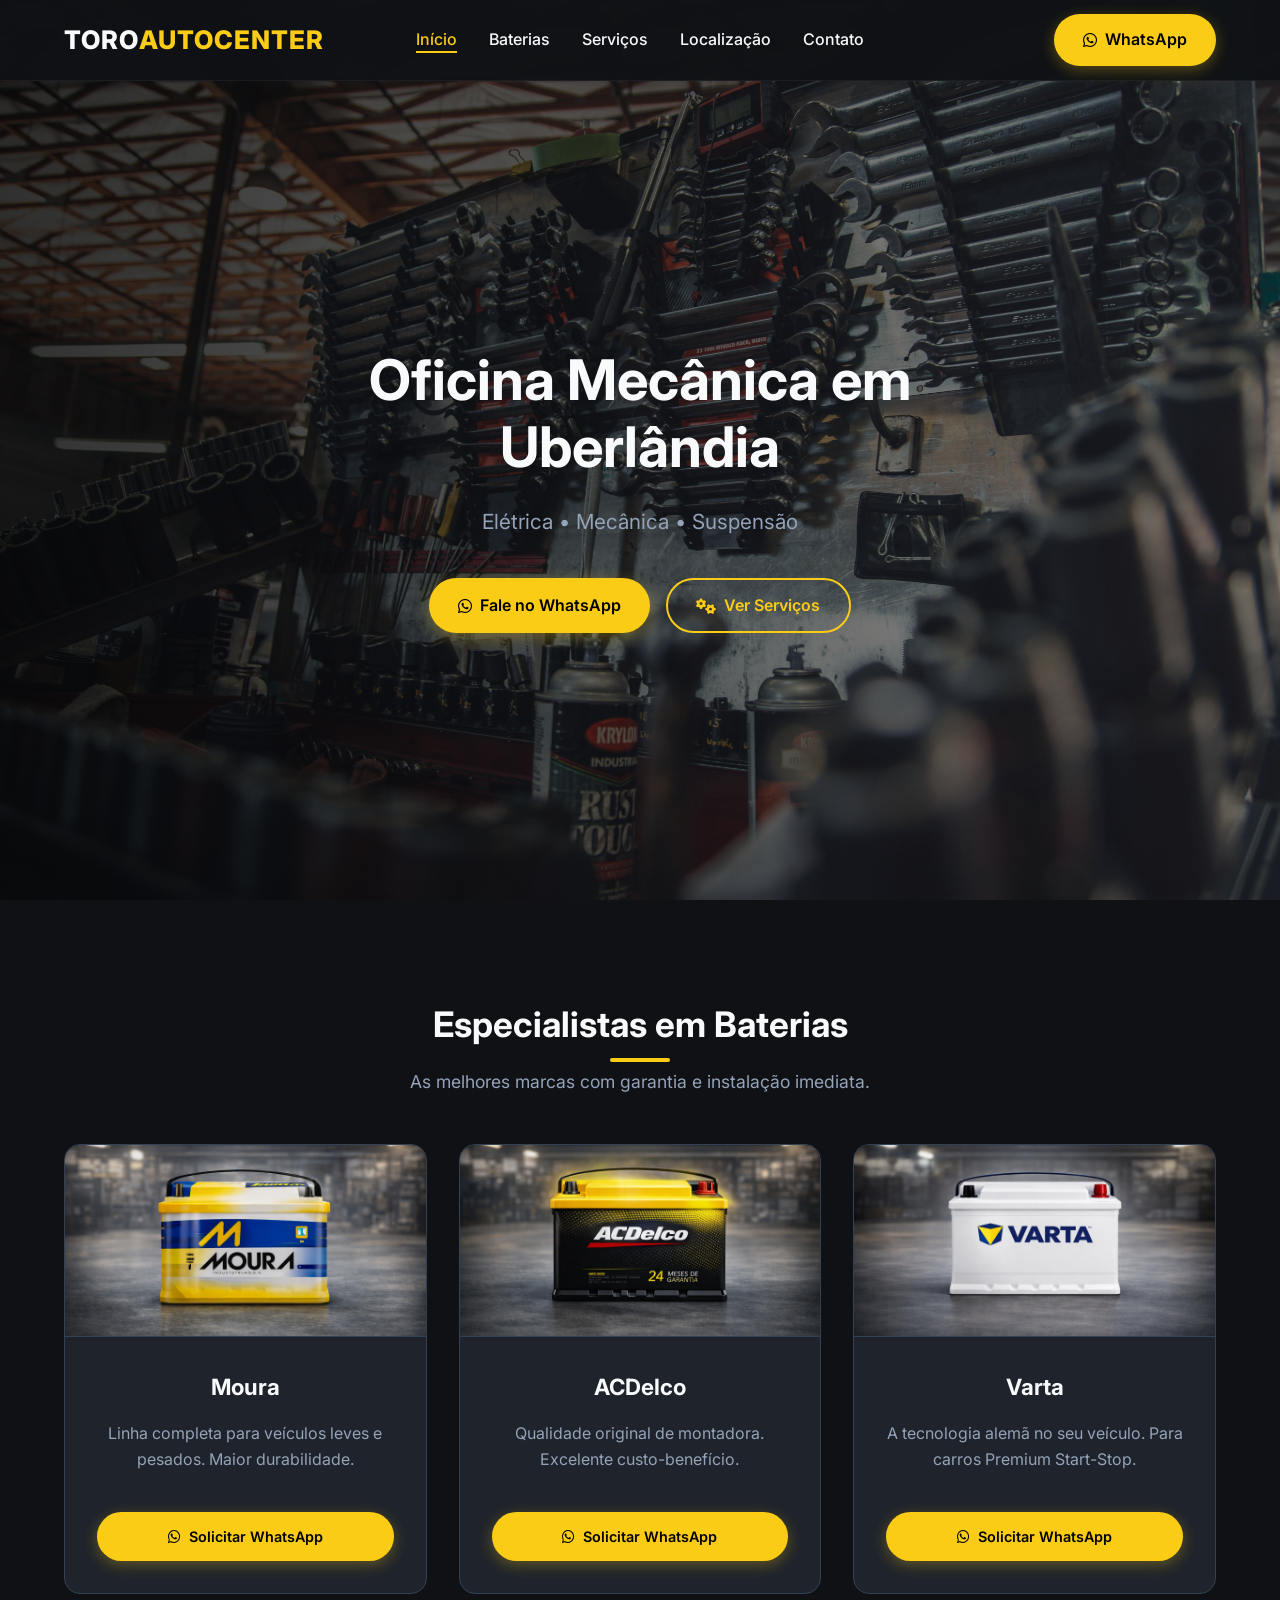
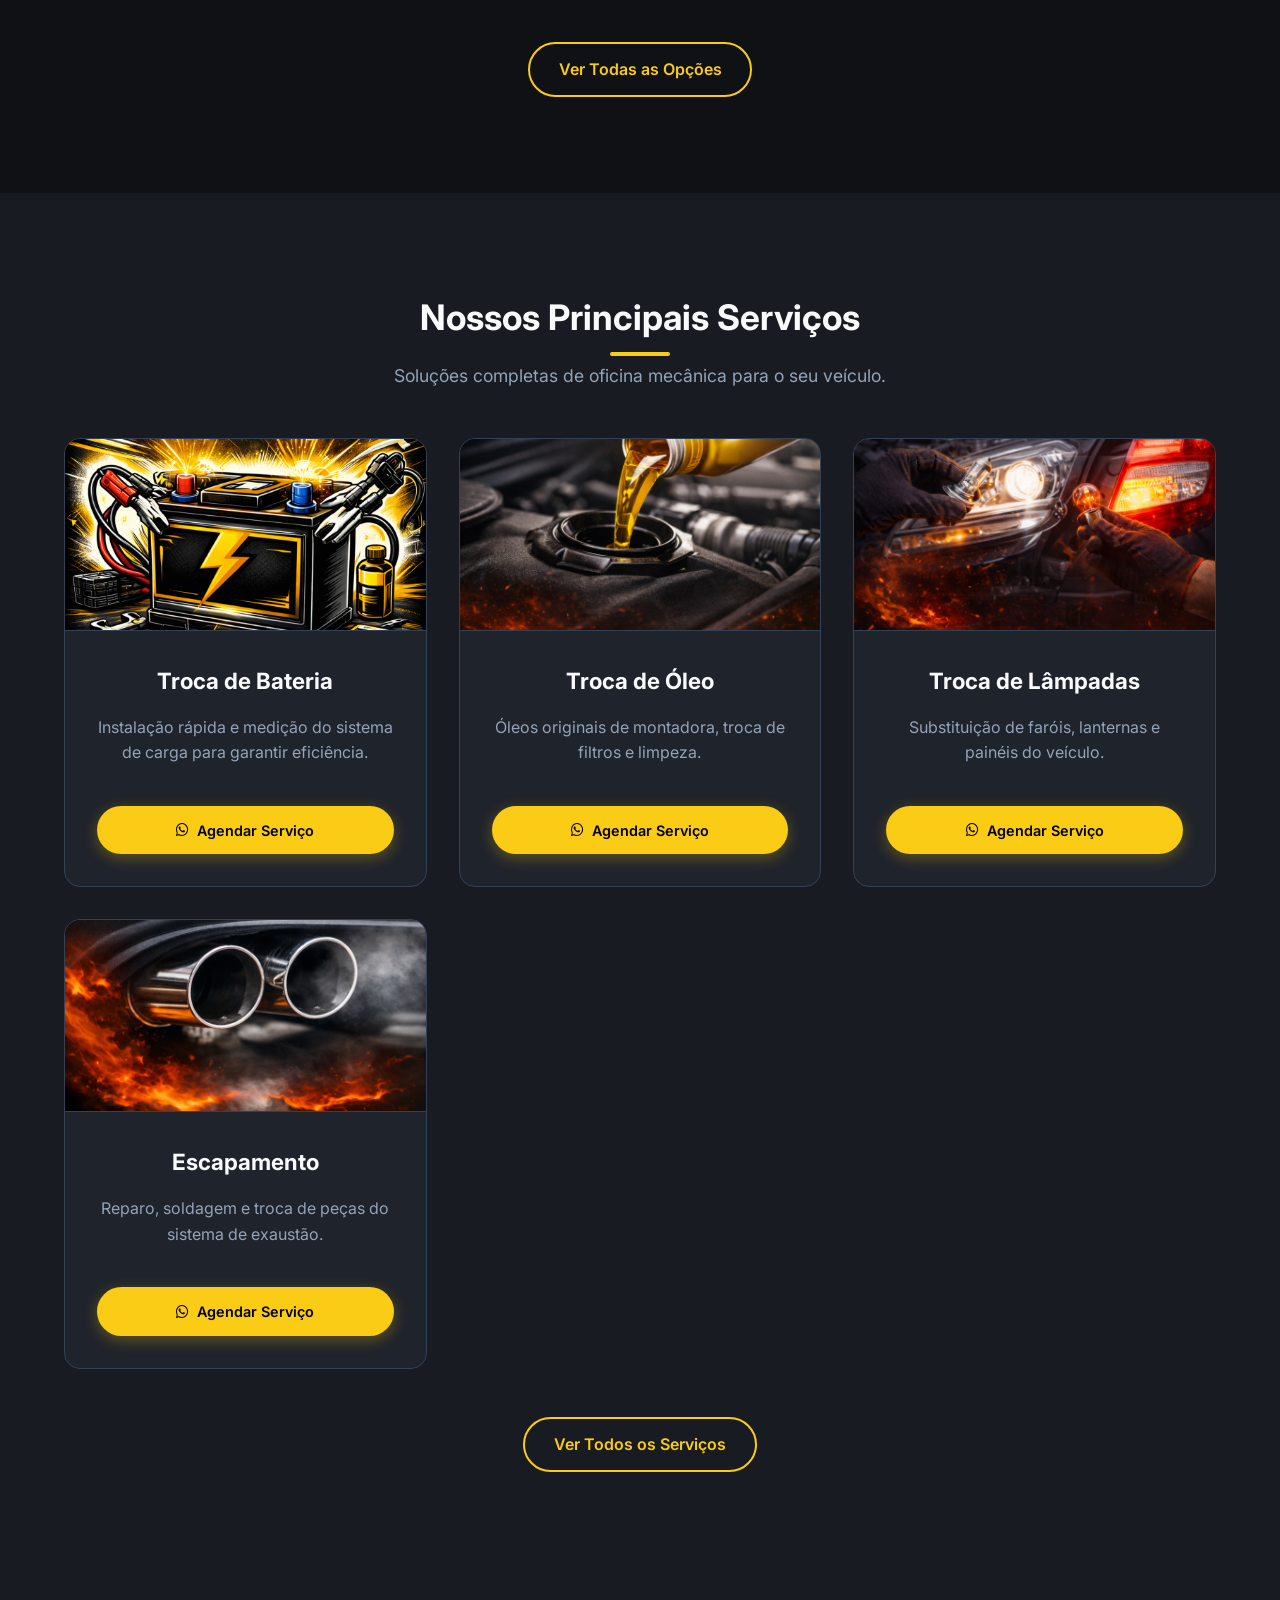
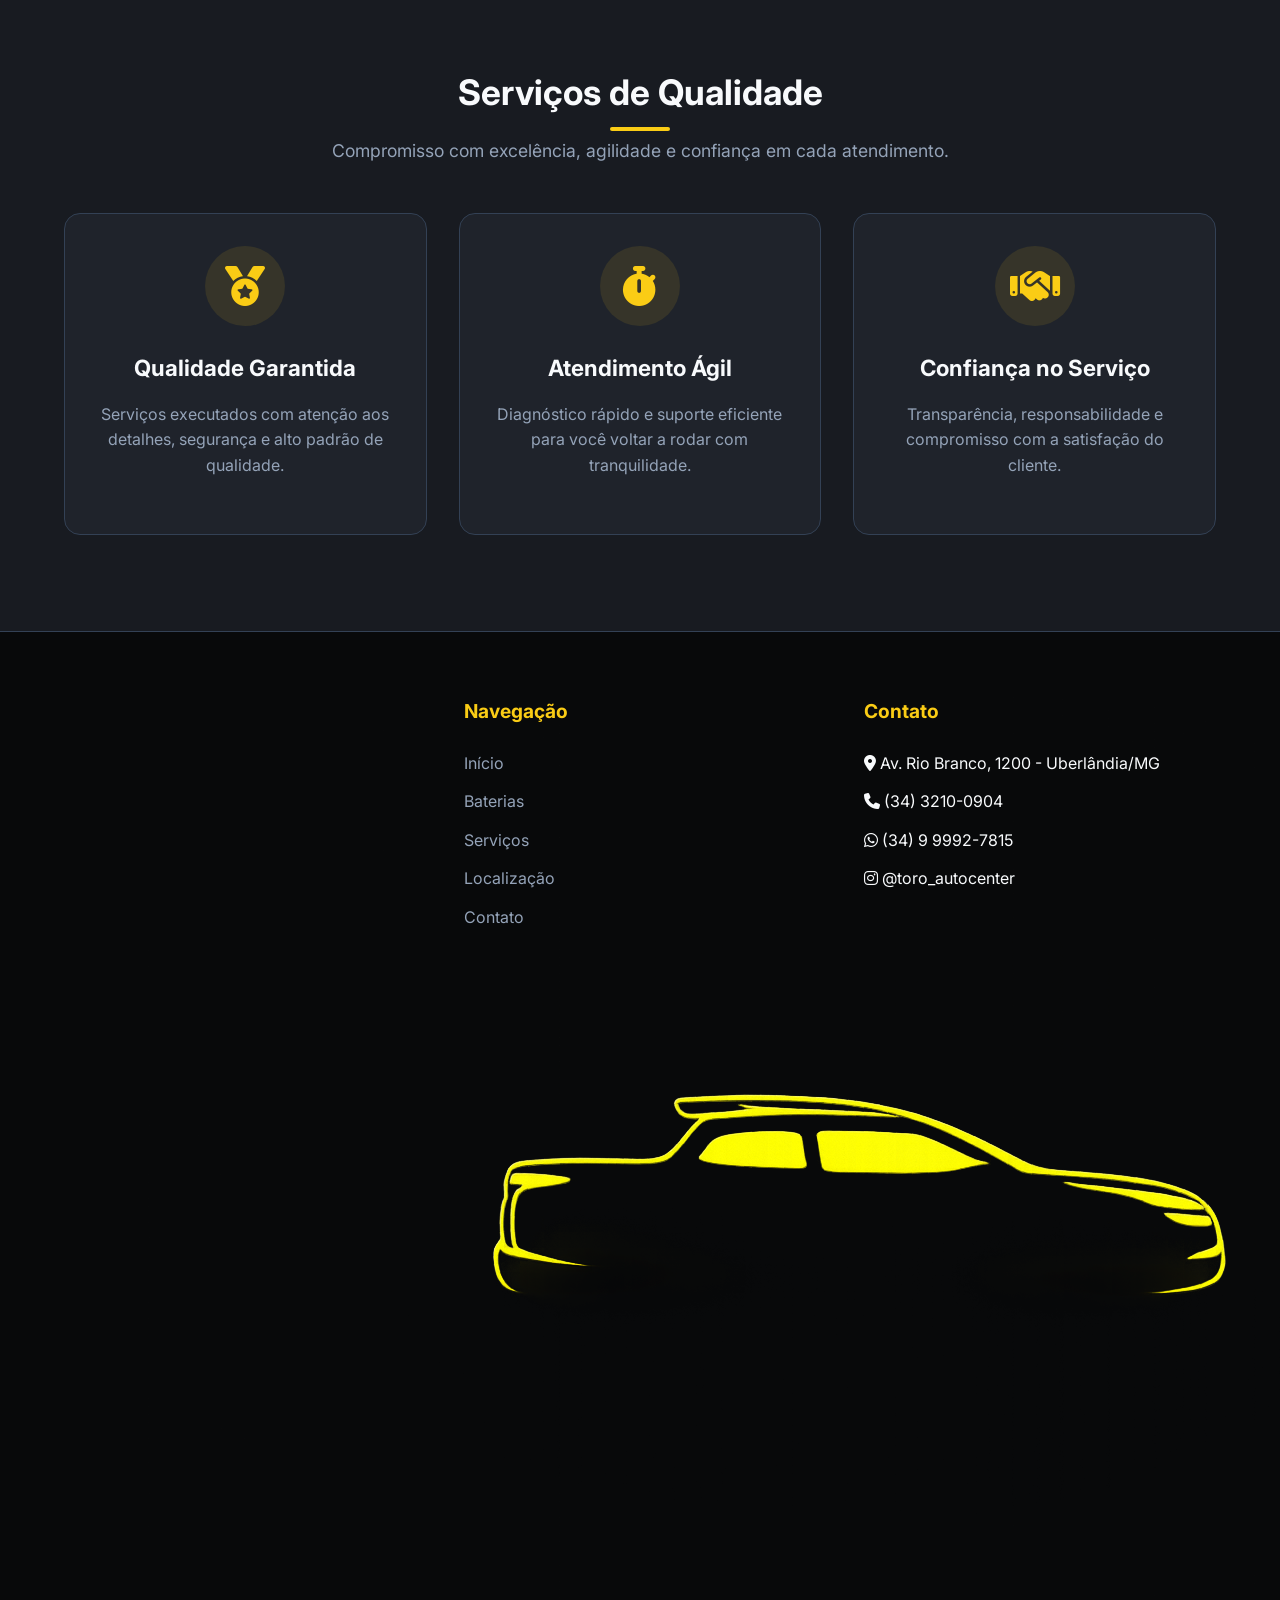
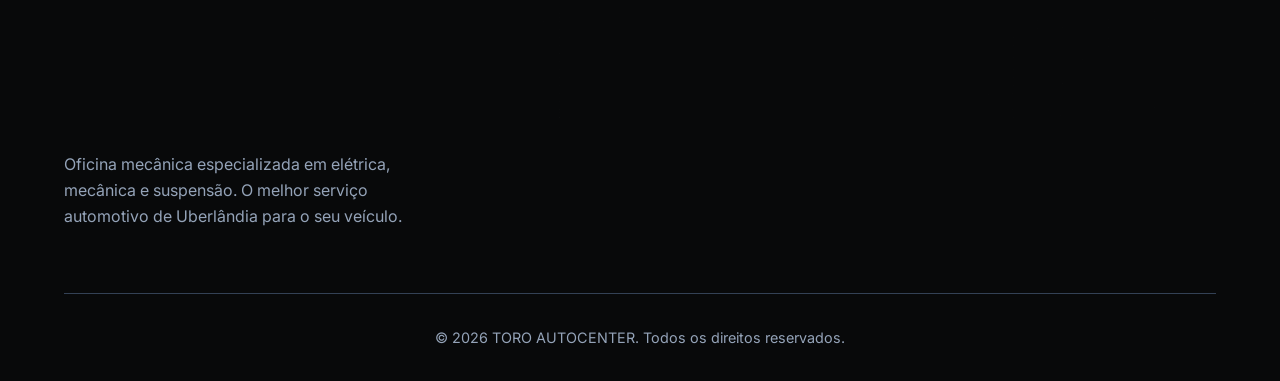
==== index.html @ 46a3c573 "Add files via upload" ====
<!DOCTYPE html>
<html lang="pt-br">
<head>
    <meta charset="UTF-8">
    <meta name="viewport" content="width=device-width, initial-scale=1.0">
    <title>TORO AUTOCENTER - Oficina Mecânica em Uberlândia</title>
    <meta name="description" content="Oficina Mecânica Especializada: Elétrica, Mecânica e Suspensão em Uberlândia.">
    
    <!-- CSS -->
    <link rel="stylesheet" href="css/style.css">
    <!-- FontAwesome for Icons -->
    <link rel="stylesheet" href="https://cdnjs.cloudflare.com/ajax/libs/font-awesome/6.4.0/css/all.min.css">
</head>
<body>

    <header>
        <div class="container nav-container">
            <a href="index.html" class="logo">
                TORO<span>AUTOCENTER</span>
            </a>
            <nav>
                <button class="hamburger" aria-label="Toggle navigation">
                    <i class="fa-solid fa-bars"></i>
                </button>
                <ul class="nav-links">
                    <li><a href="index.html" class="active">Início</a></li>
                    <li><a href="baterias.html">Baterias</a></li>
                    <li><a href="servicos.html">Serviços</a></li>
                    <li><a href="localizacao.html">Localização</a></li>
                    <li><a href="contato.html">Contato</a></li>
                    <li class="mobile-whatsapp"><a href="https://wa.me/5534999927815" target="_blank" class="btn btn-primary"><i class="fa-brands fa-whatsapp"></i> WhatsApp</a></li>
                </ul>
            </nav>
            <div class="desktop-whatsapp">
                <a href="https://wa.me/5534999927815" target="_blank" class="btn btn-primary"><i class="fa-brands fa-whatsapp"></i> WhatsApp</a>
            </div>
        </div>
    </header>

    <main>
        <!-- Hero Section -->
        <section class="hero">
            <div class="container hero-content">
                <h1>Oficina Mecânica em Uberlândia</h1>
                <p>Elétrica • Mecânica • Suspensão</p>
                <div class="hero-buttons">
                    <a href="https://wa.me/5534999927815" target="_blank" class="btn btn-primary">
                        <i class="fa-brands fa-whatsapp"></i> Fale no WhatsApp
                    </a>
                    <a href="servicos.html" class="btn btn-outline">
                        <i class="fa-solid fa-gears"></i> Ver Serviços
                    </a>
                </div>
            </div>
        </section>

        <!-- Preview Baterias -->
        <section class="section-padding">
            <div class="container text-center">
                <h2 class="section-title animate-on-scroll">Especialistas em Baterias</h2>
                <p class="section-subtitle animate-on-scroll">As melhores marcas com garantia e instalação imediata.</p>
                
                <div class="grid" style="margin-bottom: 3rem; text-align: left;">
                    <div class="card animate-on-scroll">
                        <div class="card-img-wrapper"><img src="images/bateria-moura.png" alt="Moura" class="card-img" /></div>
                        <div class="card-content">
                            <h3>Moura</h3>
                            <p>Linha completa para veículos leves e pesados. Maior durabilidade.</p>
                            <a href="https://wa.me/5534999927815?text=Olá%2C%20quero%20saber%20mais%20sobre%20a%20bateria%20Moura" target="_blank" class="btn btn-primary" style="margin-top: 1rem; width: 100%; font-size: 0.9rem;"><i class="fa-brands fa-whatsapp"></i> Solicitar WhatsApp</a>
                        </div>
                    </div>
                    <div class="card animate-on-scroll">
                        <div class="card-img-wrapper"><img src="images/bateria-acdelco.png" alt="ACDelco" class="card-img" /></div>
                        <div class="card-content">
                            <h3>ACDelco</h3>
                            <p>Qualidade original de montadora. Excelente custo-benefício.</p>
                            <a href="https://wa.me/5534999927815?text=Olá%2C%20quero%20saber%20mais%20sobre%20a%20bateria%20ACDelco" target="_blank" class="btn btn-primary" style="margin-top: 1rem; width: 100%; font-size: 0.9rem;"><i class="fa-brands fa-whatsapp"></i> Solicitar WhatsApp</a>
                        </div>
                    </div>
                    <div class="card animate-on-scroll">
                        <div class="card-img-wrapper"><img src="images/bateria-varta.png" alt="Varta" class="card-img" /></div>
                        <div class="card-content">
                            <h3>Varta</h3>
                            <p>A tecnologia alemã no seu veículo. Para carros Premium Start-Stop.</p>
                            <a href="https://wa.me/5534999927815?text=Olá%2C%20quero%20saber%20mais%20sobre%20a%20bateria%20Varta" target="_blank" class="btn btn-primary" style="margin-top: 1rem; width: 100%; font-size: 0.9rem;"><i class="fa-brands fa-whatsapp"></i> Solicitar WhatsApp</a>
                        </div>
                    </div>
                </div>
                
                <a href="baterias.html" class="btn btn-outline animate-on-scroll">Ver Todas as Opções</a>
            </div>
        </section>

        <!-- Preview Serviços -->
        <section class="section-padding features">
            <div class="container text-center">
                <h2 class="section-title animate-on-scroll">Nossos Principais Serviços</h2>
                <p class="section-subtitle animate-on-scroll">Soluções completas de oficina mecânica para o seu veículo.</p>
                
                <div class="grid" style="margin-bottom: 3rem; text-align: left;">
                    <div class="card animate-on-scroll">
                        <div class="card-img-wrapper"><img src="images/servico-bateria.jpg" alt="Bateria" class="card-img" /></div>
                        <div class="card-content">
                            <h3>Troca de Bateria</h3>
                            <p>Instalação rápida e medição do sistema de carga para garantir eficiência.</p>
                            <a href="https://wa.me/5534999927815?text=Olá%2C%20quero%20fazer%20uma%20troca%20de%20bateria" target="_blank" class="btn btn-primary" style="margin-top: 1rem; width: 100%; font-size: 0.9rem;"><i class="fa-brands fa-whatsapp"></i> Agendar Serviço</a>
                        </div>
                    </div>
                    <div class="card animate-on-scroll">
                        <div class="card-img-wrapper"><img src="images/servico-oleo.jpg" alt="Óleo" class="card-img" /></div>
                        <div class="card-content">
                            <h3>Troca de Óleo</h3>
                            <p>Óleos originais de montadora, troca de filtros e limpeza.</p>
                            <a href="https://wa.me/5534999927815?text=Olá%2C%20quero%20fazer%20uma%20troca%20de%20óleo" target="_blank" class="btn btn-primary" style="margin-top: 1rem; width: 100%; font-size: 0.9rem;"><i class="fa-brands fa-whatsapp"></i> Agendar Serviço</a>
                        </div>
                    </div>
                    <div class="card animate-on-scroll">
                        <div class="card-img-wrapper"><img src="images/servico-lampadas.jpg" alt="Lâmpadas" class="card-img" /></div>
                        <div class="card-content">
                            <h3>Troca de Lâmpadas</h3>
                            <p>Substituição de faróis, lanternas e painéis do veículo.</p>
                            <a href="https://wa.me/5534999927815?text=Olá%2C%20quero%20trocar%20lâmpadas%20do%20meu%20veículo" target="_blank" class="btn btn-primary" style="margin-top: 1rem; width: 100%; font-size: 0.9rem;"><i class="fa-brands fa-whatsapp"></i> Agendar Serviço</a>
                        </div>
                    </div>
                    <div class="card animate-on-scroll">
                        <div class="card-img-wrapper"><img src="images/servico-escapamento.jpg" alt="Escapamento" class="card-img" /></div>
                        <div class="card-content">
                            <h3>Escapamento</h3>
                            <p>Reparo, soldagem e troca de peças do sistema de exaustão.</p>
                            <a href="https://wa.me/5534999927815?text=Olá%2C%20preciso%20de%20serviço%20de%20escapamento" target="_blank" class="btn btn-primary" style="margin-top: 1rem; width: 100%; font-size: 0.9rem;"><i class="fa-brands fa-whatsapp"></i> Agendar Serviço</a>
                        </div>
                    </div>
                </div>

                <a href="servicos.html" class="btn btn-outline animate-on-scroll">Ver Todos os Serviços</a>
            </div>
        </section>

        <!-- Diferenciais -->
        <section class="section-padding features">
            <div class="container text-center">
                <h2 class="section-title animate-on-scroll">Serviços de Qualidade</h2>
                <p class="section-subtitle animate-on-scroll">Compromisso com excelência, agilidade e confiança em cada atendimento.</p>
                
                <div class="grid" style="text-align: left;">
                    <div class="card animate-on-scroll">
                        <div class="card-content">
                            <div class="card-icon"><i class="fa-solid fa-medal"></i></div>
                            <h3>Qualidade Garantida</h3>
                            <p>Serviços executados com atenção aos detalhes, segurança e alto padrão de qualidade.</p>
                        </div>
                    </div>
                    <div class="card animate-on-scroll">
                        <div class="card-content">
                            <div class="card-icon"><i class="fa-solid fa-stopwatch"></i></div>
                            <h3>Atendimento Ágil</h3>
                            <p>Diagnóstico rápido e suporte eficiente para você voltar a rodar com tranquilidade.</p>
                        </div>
                    </div>
                    <div class="card animate-on-scroll">
                        <div class="card-content">
                            <div class="card-icon"><i class="fa-solid fa-handshake"></i></div>
                            <h3>Confiança no Serviço</h3>
                            <p>Transparência, responsabilidade e compromisso com a satisfação do cliente.</p>
                        </div>
                    </div>
                </div>
            </div>
        </section>

    </main>

    <footer>
        <div class="container">
            <div class="footer-grid">
                <div class="footer-col">
                    <a href="index.html" class="logo mb-2">
                        <img src="images/torologo.png" alt="TORO Autocenter" class="footer-logo-img" />
                    </a>
                    <p>Oficina mecânica especializada em elétrica, mecânica e suspensão. O melhor serviço automotivo de Uberlândia para o seu veículo.</p>
                </div>
                <div class="footer-col">
                    <h4>Navegação</h4>
                    <ul class="footer-links">
                        <li><a href="index.html">Início</a></li>
                        <li><a href="baterias.html">Baterias</a></li>
                        <li><a href="servicos.html">Serviços</a></li>
                        <li><a href="localizacao.html">Localização</a></li>
                        <li><a href="contato.html">Contato</a></li>
                    </ul>
                </div>
                <div class="footer-col">
                    <h4>Contato</h4>
                    <ul class="footer-links">
                        <li><i class="fa-solid fa-location-dot"></i> Av. Rio Branco, 1200 - Uberlândia/MG</li>
                        <li><i class="fa-solid fa-phone"></i> (34) 3210-0904</li>
                        <li><i class="fa-brands fa-whatsapp"></i> (34) 9 9992-7815</li>
                        <li><i class="fa-brands fa-instagram"></i> @toro_autocenter</li>
                    </ul>
                </div>
            </div>
            <div class="footer-bottom">
                <p>&copy; 2026 TORO AUTOCENTER. Todos os direitos reservados.</p>
            </div>
        </div>
    </footer>

    <!-- JS -->
    <script src="js/script.js" defer></script>
</body>
</html>
---- css/style.css ----
@import url('https://fonts.googleapis.com/css2?family=Inter:wght@300;400;500;600;700&display=swap');

:root {
  --bg-color: #0f1115;
  --bg-secondary: #181b21;
  --bg-card: #1f232b;
  --primary-color: #facc15;
  --primary-hover: #eab308;
  --text-main: #f8fafc;
  --text-muted: #94a3b8;
  --border-color: #334155;
  --transition: 0.3s ease-in-out;
}

* {
  margin: 0;
  padding: 0;
  box-sizing: border-box;
}

body {
  font-family: 'Inter', sans-serif;
  background-color: var(--bg-color);
  color: var(--text-main);
  line-height: 1.6;
  overflow-x: hidden;
}

a {
  text-decoration: none;
  color: inherit;
}

ul {
  list-style: none;
}

/* Typography */
h1, h2, h3, h4 {
  font-weight: 700;
  color: var(--text-main);
}

.text-primary {
  color: var(--primary-color);
}

.section-title {
  text-align: center;
  font-size: 2.2rem;
  margin-bottom: 1rem;
  position: relative;
  display: block;
}

.section-title::after {
  content: '';
  position: absolute;
  bottom: -10px;
  left: 50%;
  transform: translateX(-50%);
  width: 60px;
  height: 4px;
  background-color: var(--primary-color);
  border-radius: 2px;
}

.section-subtitle {
  text-align: center;
  color: var(--text-muted);
  font-size: 1.1rem;
  margin-bottom: 3rem;
}

/* Container */
.container {
  max-width: 1200px;
  margin: 0 auto;
  padding: 0 1.5rem;
}

/* Header */
header {
  background-color: rgba(15, 17, 21, 0.95);
  backdrop-filter: blur(10px);
  position: fixed;
  width: 100%;
  top: 0;
  z-index: 1000;
  border-bottom: 1px solid rgba(255, 255, 255, 0.05);
  transition: var(--transition);
}

header.scrolled {
  padding: 5px 0;
  box-shadow: 0 4px 20px rgba(0, 0, 0, 0.5);
}

.nav-container {
  display: flex;
  justify-content: space-between;
  align-items: center;
  height: 80px;
  position: relative;
}

@media (min-width: 769px) {
  nav {
    position: absolute;
    left: 50%;
    transform: translateX(-50%);
  }
  .mobile-whatsapp {
    display: none;
  }
}

@media (max-width: 768px) {
  .desktop-whatsapp {
    display: none;
  }
}

.logo {
  font-size: 1.6rem;
  font-weight: 800;
  letter-spacing: 1px;
  display: flex;
  align-items: center;
}

.logo span {
  color: var(--primary-color);
}

.nav-links {
  display: flex;
  gap: 2rem;
  align-items: center;
}

.nav-links li a {
  font-size: 1rem;
  font-weight: 500;
  color: var(--text-main);
  transition: var(--transition);
  position: relative;
}

.nav-links li a:hover,
.nav-links li a.active {
  color: var(--primary-color);
}

.nav-links li a::after {
  content: '';
  position: absolute;
  width: 0;
  height: 2px;
  bottom: -4px;
  left: 0;
  background-color: var(--primary-color);
  transition: var(--transition);
}

.nav-links li a:hover::after,
.nav-links li a.active::after {
  width: 100%;
}

/* Buttons */
.btn {
  display: inline-flex;
  align-items: center;
  justify-content: center;
  gap: 8px;
  padding: 0.8rem 1.8rem;
  border-radius: 50px;
  font-weight: 600;
  font-size: 1rem;
  cursor: pointer;
  transition: var(--transition);
  border: none;
  text-align: center;
}

.btn-primary {
  background-color: var(--primary-color);
  color: #000;
  box-shadow: 0 4px 15px rgba(250, 204, 21, 0.3);
}

.btn-primary:hover {
  background-color: var(--primary-hover);
  transform: translateY(-2px);
  box-shadow: 0 6px 20px rgba(234, 179, 8, 0.4);
}

.btn-outline {
  background-color: transparent;
  color: var(--primary-color);
  border: 2px solid var(--primary-color);
}

.btn-outline:hover {
  background-color: var(--primary-color);
  color: #000;
}

/* Mobile Menu */
.hamburger {
  display: none;
  cursor: pointer;
  border: none;
  background: transparent;
  color: var(--text-main);
  font-size: 1.5rem;
}

/* Generic Section Padding */
.section-padding {
  padding: 6rem 0;
}

/* Hero Section */
.hero {
  height: 100vh;
  min-height: 600px;
  background: linear-gradient(to right, rgba(0, 0, 0, 0.8) 0%, rgba(0, 0, 0, 0.4) 100%), url('../images/hero-oficina.jpg') center/cover;
  display: flex;
  align-items: center;
  justify-content: center;
  text-align: center;
  padding-top: 80px;
}

.hero-content {
  max-width: 800px;
  animation: fadeInUp 1s ease;
}

.hero h1 {
  font-size: 3.5rem;
  line-height: 1.2;
  margin-bottom: 1.5rem;
}

.hero p {
  font-size: 1.3rem;
  color: var(--text-muted);
  margin-bottom: 2.5rem;
}

.hero-buttons {
  display: flex;
  gap: 1rem;
  justify-content: center;
}

/* Cards (Services & Batteries) */
.grid {
  display: grid;
  grid-template-columns: repeat(auto-fit, minmax(280px, 1fr));
  gap: 2rem;
  margin-top: 3rem;
}

.card {
  background-color: var(--bg-card);
  border-radius: 16px;
  overflow: hidden;
  text-align: center;
  transition: var(--transition);
  border: 1px solid var(--border-color);
  display: flex;
  flex-direction: column;
}

.card:hover {
  transform: translateY(-10px);
  border-color: var(--primary-color);
  box-shadow: 0 10px 30px rgba(0, 0, 0, 0.5);
}

.card-img-wrapper {
  overflow: hidden;
  width: 100%;
  height: 192px;
  border-bottom: 1px solid var(--border-color);
}

.card-img {
  width: 100%;
  height: 100%;
  object-fit: cover;
  transition: transform 0.5s ease;
  background-color: var(--bg-secondary);
}

.card:hover .card-img {
  transform: scale(1.08);
}

.card-content {
  padding: 2rem;
  display: flex;
  flex-direction: column;
  align-items: center;
  flex-grow: 1;
}

.card-icon {
  font-size: 2.5rem;
  color: var(--primary-color);
  margin-bottom: 1.5rem;
  background-color: rgba(250, 204, 21, 0.1);
  width: 80px;
  height: 80px;
  border-radius: 50%;
  display: flex;
  align-items: center;
  justify-content: center;
  flex-shrink: 0;
}

.card h3 {
  font-size: 1.4rem;
  margin-bottom: 1rem;
}

.card p {
  color: var(--text-muted);
  margin-bottom: 1.5rem;
  flex-grow: 1;
}

/* Features/Diferenciais */
.features {
  background-color: var(--bg-secondary);
}

/* Footer */
footer {
  background-color: #08090a;
  padding: 4rem 0 2rem;
  border-top: 1px solid var(--border-color);
}

.footer-grid {
  display: grid;
  grid-template-columns: repeat(auto-fit, minmax(250px, 1fr));
  gap: 3rem;
  margin-bottom: 3rem;
}

.footer-col h4 {
  font-size: 1.2rem;
  margin-bottom: 1.5rem;
  color: var(--primary-color);
}

.footer-col p {
  color: var(--text-muted);
  margin-bottom: 1rem;
}

.footer-links li {
  margin-bottom: 0.8rem;
}

.footer-links a {
  color: var(--text-muted);
  transition: var(--transition);
}

.footer-links a:hover {
  color: var(--primary-color);
  padding-left: 5px;
}

.footer-bottom {
  text-align: center;
  padding-top: 2rem;
  border-top: 1px solid var(--border-color);
  color: var(--text-muted);
  font-size: 0.9rem;
}

/* Specific Pages Modifiers */
.page-header {
  height: 40vh;
  min-height: 300px;
  display: flex;
  align-items: center;
  justify-content: center;
  text-align: center;
  padding-top: 80px;
}

/* Fallback & Custom Backgrounds */
.page-header-baterias {
  background: linear-gradient(rgba(15, 17, 21, 0.8), rgba(15, 17, 21, 0.95)), url('../images/hero-oficina.jpg') center/cover;
}
.page-header-servicos {
  background: linear-gradient(rgba(15, 17, 21, 0.8), rgba(15, 17, 21, 0.95)), url('../images/servico-revisao.jpg') center/cover;
}
.page-header-localizacao {
  background: linear-gradient(rgba(15, 17, 21, 0.8), rgba(15, 17, 21, 0.95)), url('../images/hero-oficina.jpg') center/cover;
}
.page-header-contato {
  background: linear-gradient(rgba(15, 17, 21, 0.8), rgba(15, 17, 21, 0.95)), url('../images/hero-oficina.jpg') center/cover;
}

.page-header h1 {
  font-size: 3rem;
  color: var(--primary-color);
}

/* Location Page Details */
.location-wrapper {
  display: grid;
  grid-template-columns: 1fr 1fr;
  gap: 3rem;
  align-items: center;
}

.location-info .info-item {
  display: flex;
  gap: 15px;
  margin-bottom: 1.5rem;
}

.info-item i {
  font-size: 1.5rem;
  color: var(--primary-color);
}

.info-item h4 {
  margin-bottom: 5px;
}

.map-container iframe {
  width: 100%;
  height: 400px;
  border-radius: 16px;
  border: 1px solid var(--border-color);
}

/* Contact Page Details */
.contact-wrapper {
  max-width: 600px;
  margin: 0 auto;
  text-align: center;
}

.contact-btn {
  display: flex;
  align-items: center;
  justify-content: center;
  gap: 15px;
  padding: 1.2rem;
  border-radius: 12px;
  background-color: var(--bg-card);
  border: 1px solid var(--border-color);
  margin-bottom: 1rem;
  font-size: 1.2rem;
  font-weight: 600;
  transition: var(--transition);
}

.contact-btn:hover {
  background-color: var(--primary-color);
  color: #000;
  transform: translateY(-5px);
}

.contact-btn i {
  font-size: 1.8rem;
}

/* Utils */
.mb-2 { margin-bottom: 2rem; }
.mt-2 { margin-top: 2rem; }
.mt-3 { margin-top: 3rem; }
.text-center { text-align: center; }

/* Animations */
@keyframes fadeInUp {
  from { opacity: 0; transform: translateY(30px); }
  to { opacity: 1; transform: translateY(0); }
}

.animate-on-scroll {
  opacity: 0;
  transform: translateY(30px);
  transition: 0.8s ease-out;
}

.animate-on-scroll.visible {
  opacity: 1;
  transform: translateY(0);
}

/* Responsive */
@media (max-width: 768px) {
  .hamburger {
    display: block;
    z-index: 1001;
  }
  
  .nav-links {
    position: fixed;
    top: 0;
    right: -100%;
    width: 80%;
    max-width: 300px;
    height: 100vh;
    background-color: var(--bg-secondary);
    flex-direction: column;
    justify-content: center;
    transition: 0.4s ease-in-out;
    box-shadow: -10px 0 30px rgba(0,0,0,0.5);
    z-index: 1000;
  }
  
  .nav-links.active {
    right: 0;
  }
  
  .nav-links li {
    margin: 1.5rem 0;
  }
  
  .hero h1 {
    font-size: 2.2rem;
  }
  
  .hero p {
    font-size: 1rem;
  }
  
  .hero-buttons {
    flex-direction: column;
  }
  
  .location-wrapper {
    grid-template-columns: 1fr;
  }
}
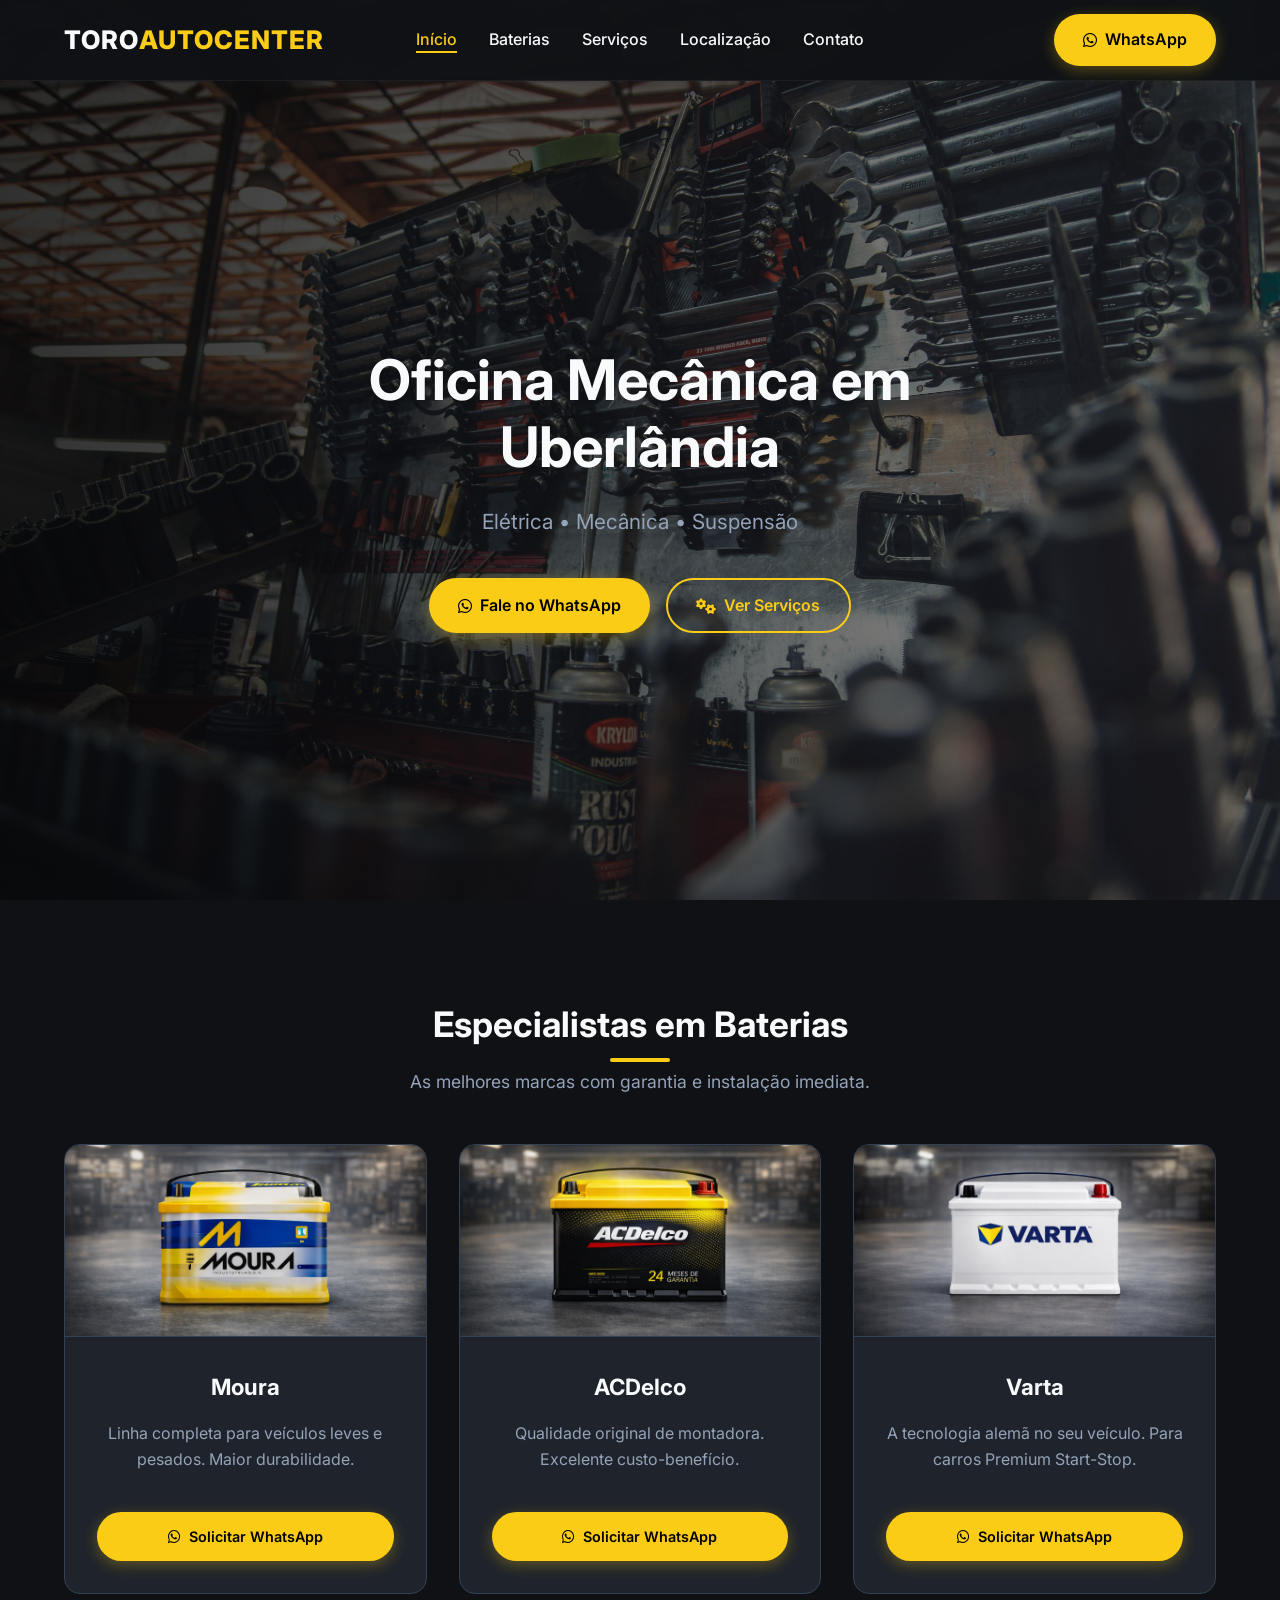
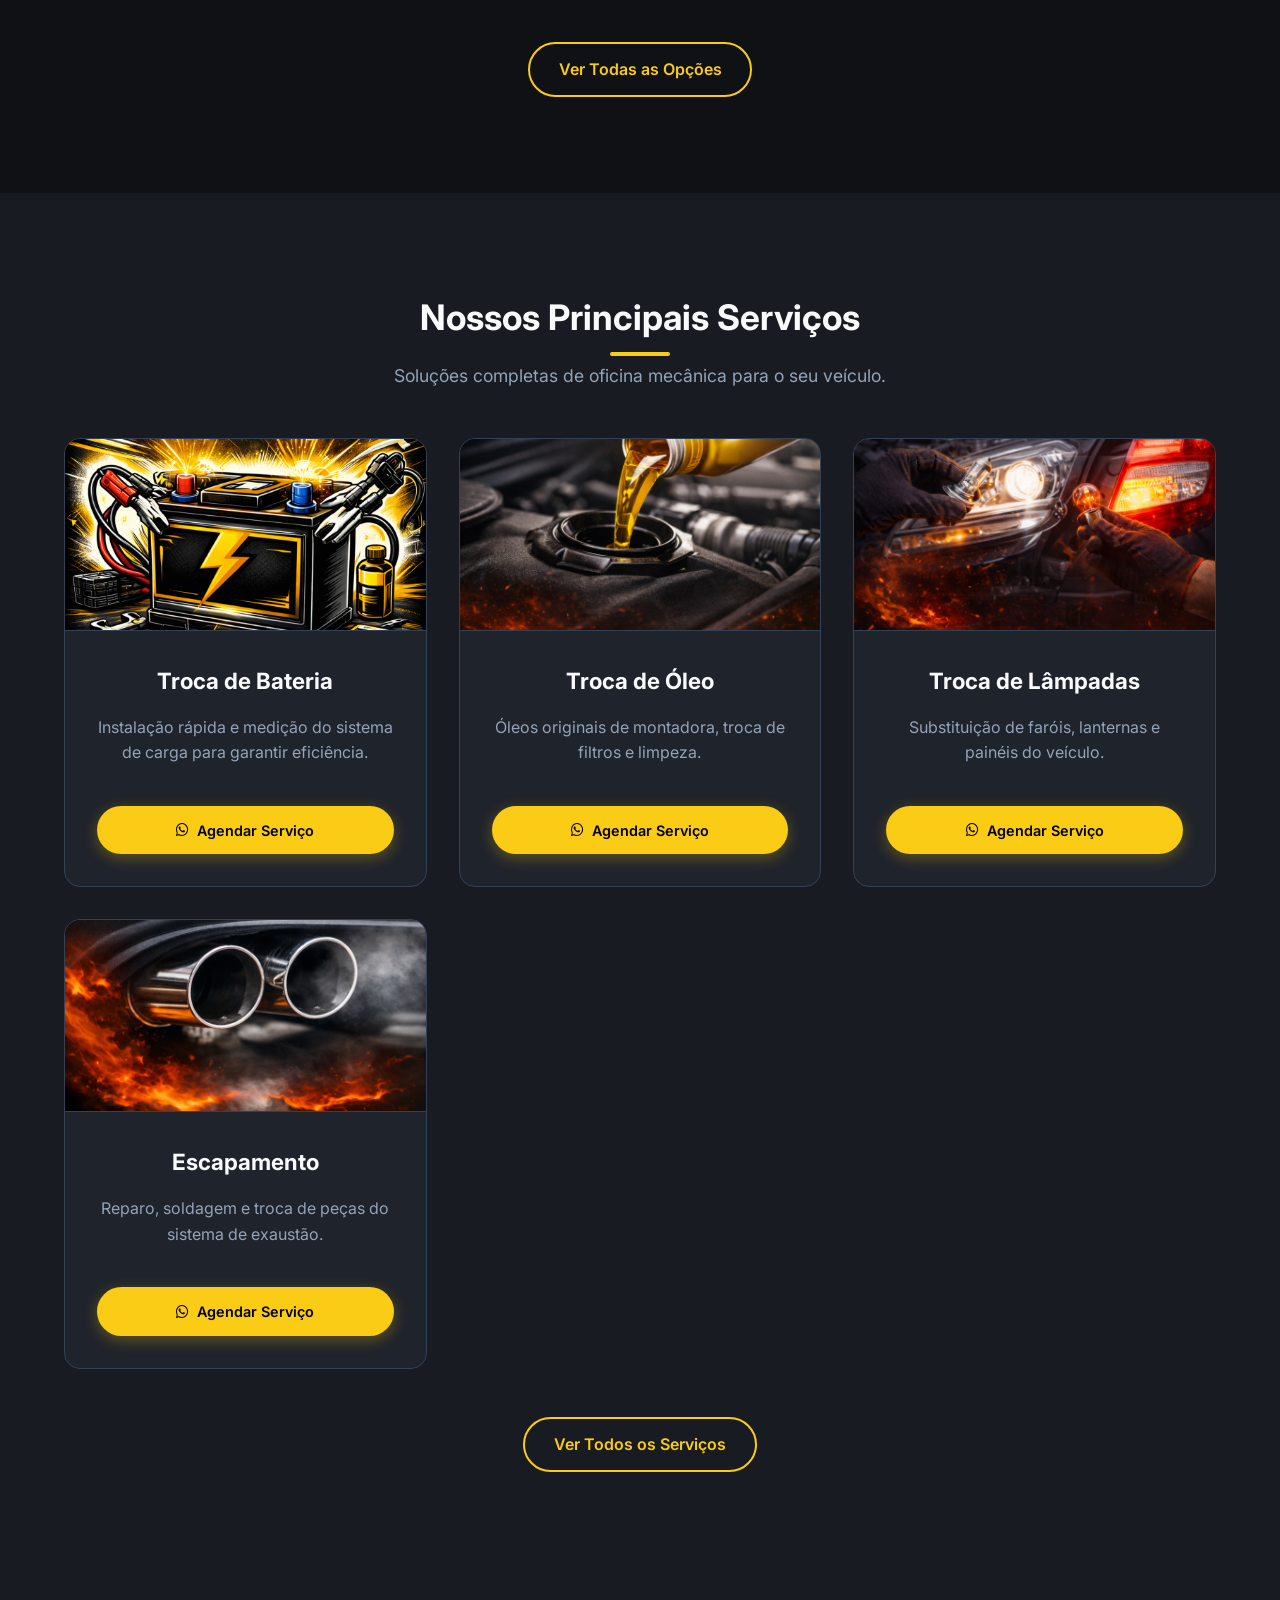
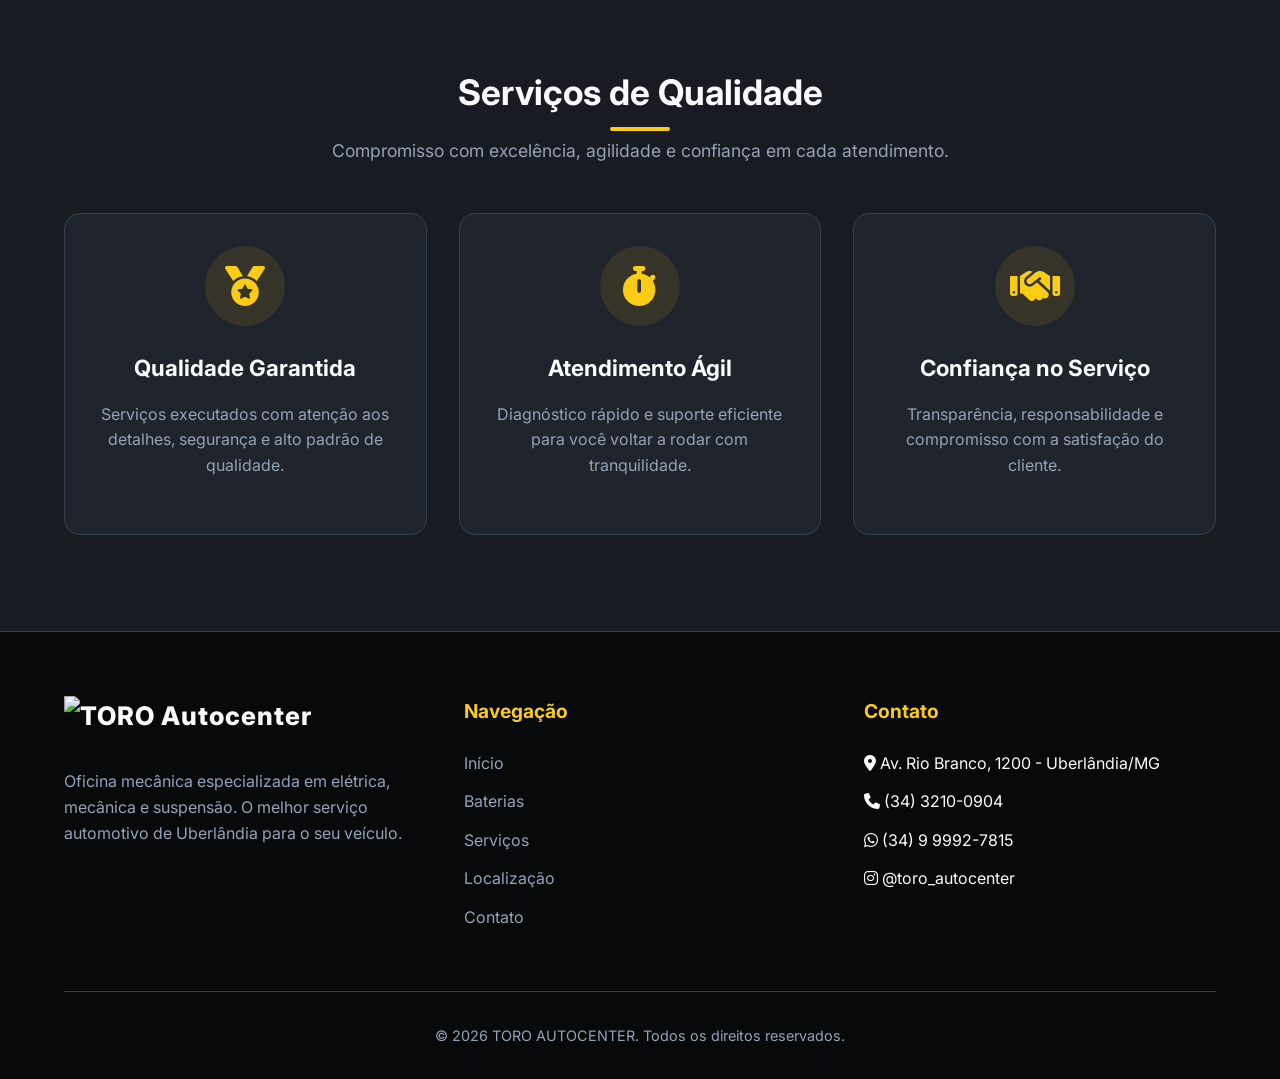
==== commit e2e33da9: "Update index.html" ====
--- a/index.html
+++ b/index.html
@@ -1,6 +1,14 @@
 <!DOCTYPE html>
 <html lang="pt-br">
 <head>
+    <!-- Google Tag Manager -->
+<script>(function(w,d,s,l,i){w[l]=w[l]||[];w[l].push({'gtm.start':
+new Date().getTime(),event:'gtm.js'});var f=d.getElementsByTagName(s)[0],
+j=d.createElement(s),dl=l!='dataLayer'?'&l='+l:'';j.async=true;j.src=
+'https://www.googletagmanager.com/gtm.js?id='+i+dl;f.parentNode.insertBefore(j,f);
+})(window,document,'script','dataLayer','GTM-M9RRTXCX');</script>
+<!-- End Google Tag Manager -->
+    
     <meta charset="UTF-8">
     <meta name="viewport" content="width=device-width, initial-scale=1.0">
     <title>TORO AUTOCENTER - Oficina Mecânica em Uberlândia</title>
@@ -12,7 +20,11 @@
     <link rel="stylesheet" href="https://cdnjs.cloudflare.com/ajax/libs/font-awesome/6.4.0/css/all.min.css">
 </head>
 <body>
-
+<!-- Google Tag Manager (noscript) -->
+<noscript><iframe src="https://www.googletagmanager.com/ns.html?id=GTM-M9RRTXCX"
+height="0" width="0" style="display:none;visibility:hidden"></iframe></noscript>
+<!-- End Google Tag Manager (noscript) -->
+    
     <header>
         <div class="container nav-container">
             <a href="index.html" class="logo">
